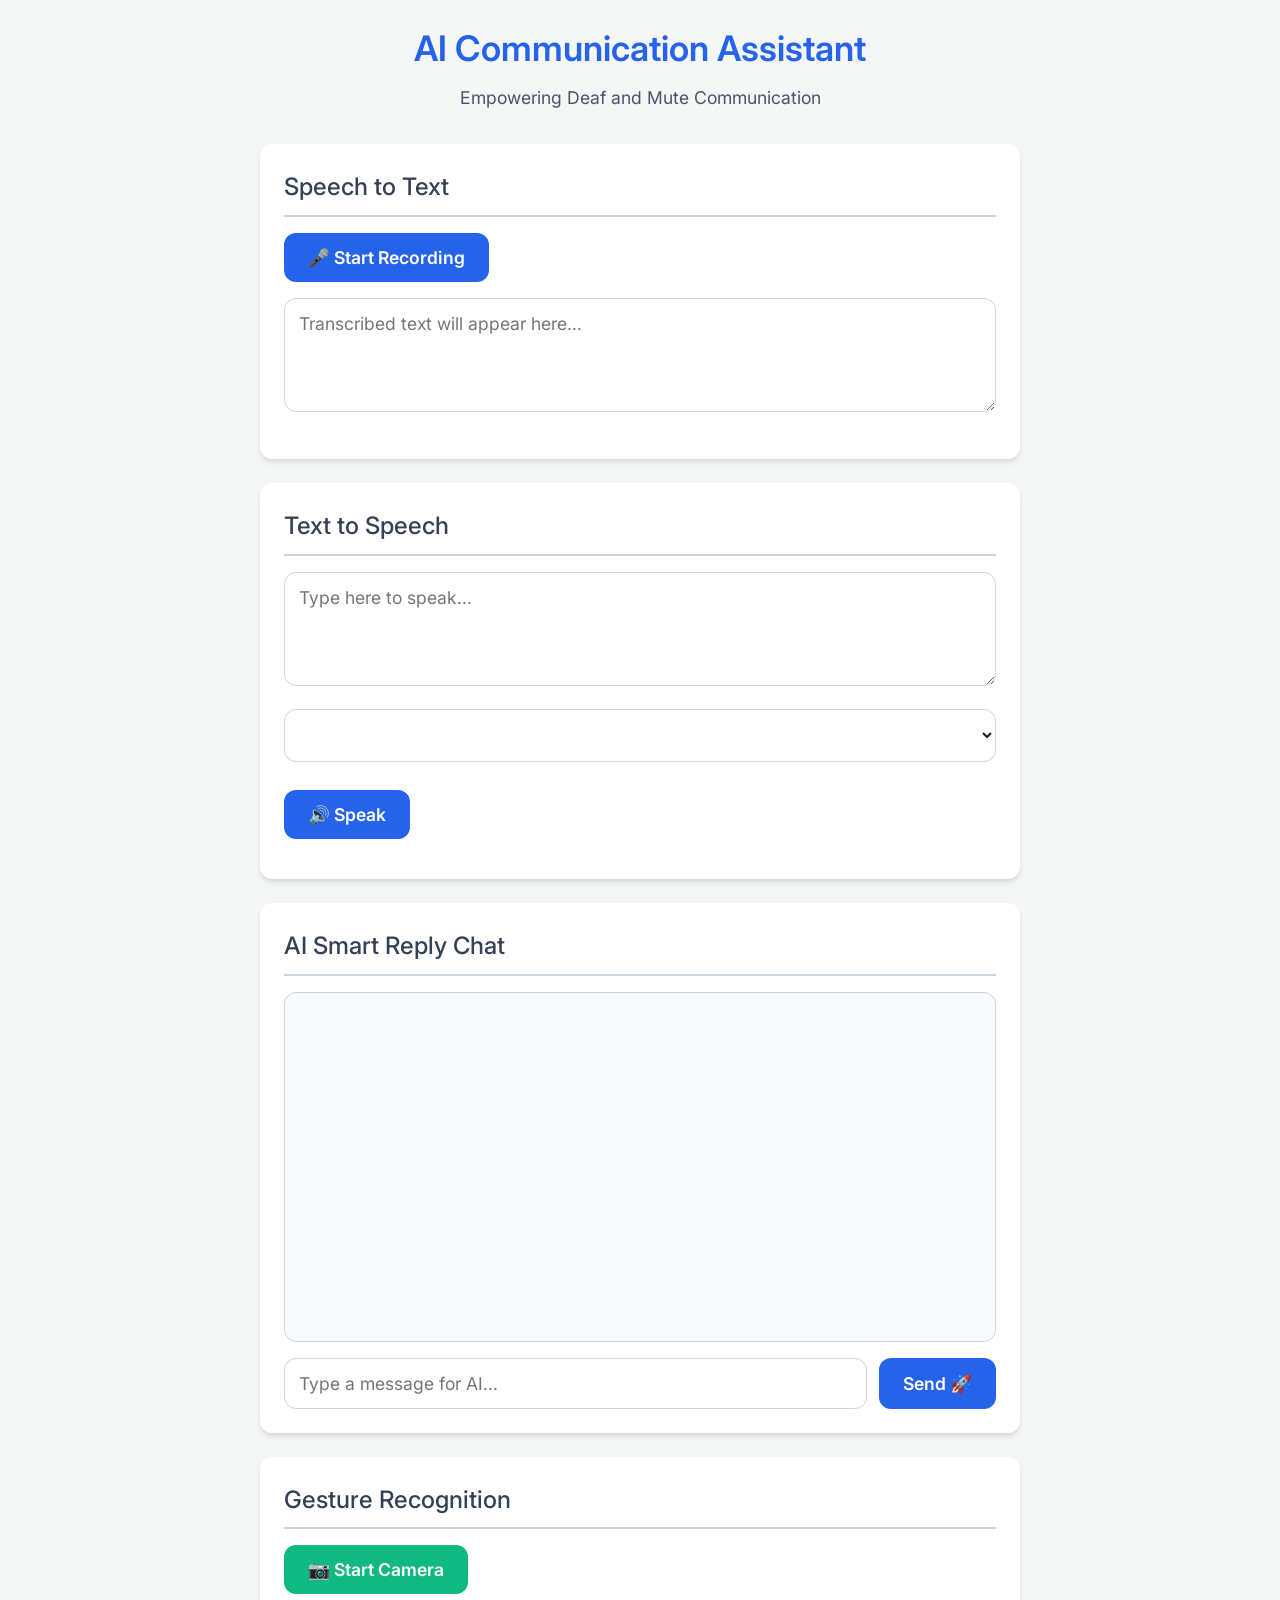
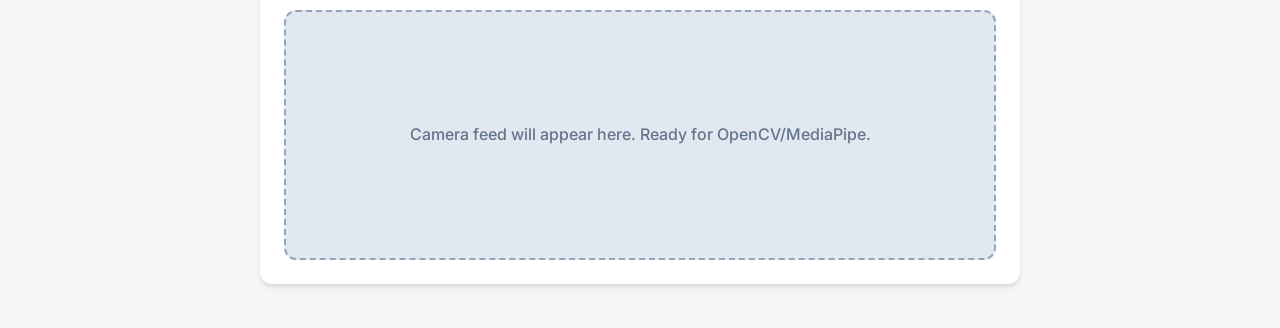
==== index.html @ 10744a69 "Initial commit - AI Communication Assistant" ====
<!DOCTYPE html>
<html lang="en">

<head>
    <meta charset="UTF-8">
    <meta name="viewport" content="width=device-width, initial-scale=1.0">
    <title>AI Communication Assistant</title>
    <link rel="stylesheet" href="style.css">
    <!-- Google Fonts for modern typography -->
    <link href="https://fonts.googleapis.com/css2?family=Inter:wght@400;500;600&display=swap" rel="stylesheet">
</head>

<body>
    <header>
        <h1>AI Communication Assistant</h1>
        <p>Empowering Deaf and Mute Communication</p>
    </header>

    <main>
        <!-- Section 1: Speech to Text (Hearing -> Text for Deaf user) -->
        <section id="stt-section" aria-labelledby="stt-heading">
            <h2 id="stt-heading">Speech to Text</h2>
            <div class="controls">
                <button id="start-stt-btn" aria-label="Start recording speech" class="primary-btn">🎤 Start
                    Recording</button>
                <div id="recording-indicator" class="hidden" aria-live="polite">🔴 Recording in progress...</div>
            </div>
            <textarea id="stt-output" rows="4" aria-label="Transcribed text"
                placeholder="Transcribed text will appear here..." readonly></textarea>
        </section>

        <!-- Section 2: Text to Speech (Text -> Speech for Mute user) -->
        <section id="tts-section" aria-labelledby="tts-heading">
            <h2 id="tts-heading">Text to Speech</h2>
            <textarea id="tts-input" rows="4" aria-label="Text to speak" placeholder="Type here to speak..."></textarea>
            <div class="controls">
                <label for="voice-select" class="sr-only">Select Voice</label>
                <select id="voice-select" aria-label="Select voice"></select>
                <button id="speak-btn" aria-label="Convert text to speech" class="primary-btn">🔊 Speak</button>
            </div>
        </section>

        <!-- Section 3: AI Smart Reply Chat -->
        <section id="ai-chat-section" aria-labelledby="ai-chat-heading">
            <h2 id="ai-chat-heading">AI Smart Reply Chat</h2>
            <div id="chat-window" class="chat-window" aria-live="polite" aria-label="Chat history">
                <!-- Chat messages will be dynamically added here -->
            </div>
            <div class="chat-input-area">
                <input type="text" id="chat-input" aria-label="Chat message input"
                    placeholder="Type a message for AI...">
                <button id="send-btn" aria-label="Send message to AI" class="primary-btn">Send 🚀</button>
            </div>
        </section>

        <!-- Section 4: Gesture Recognition Placeholder -->
        <section id="gesture-section" aria-labelledby="gesture-heading">
            <h2 id="gesture-heading">Gesture Recognition</h2>
            <div class="controls">
                <button id="start-camera-btn" aria-label="Toggle camera for gesture recognition"
                    class="secondary-btn">📷 Start Camera</button>
            </div>
            <div id="camera-placeholder" class="placeholder-area" aria-label="Camera feed disabled">
                <p id="camera-placeholder-text">Camera feed will appear here. Ready for OpenCV/MediaPipe.</p>
                <video id="video" autoplay playsinline
                    style="display: none; width: 100%; height: 100%; border-radius: var(--border-radius); object-fit: cover;"></video>
            </div>
        </section>
    </main>

    <script src="app.js"></script>
</body>

</html>
---- style.css ----
/* Color Palette & Variables */
:root {
    --bg-color: #f4f7f6;
    --text-color: #1a1a1a;
    --section-bg: #ffffff;
    --primary-color: #2563eb;
    --primary-hover: #1d4ed8;
    --secondary-color: #10b981;
    --secondary-hover: #059669;
    --border-color: #cbd5e1;
    --error-color: #ef4444;
    --error-bg: #fee2e2;
    --shadow: 0 4px 6px -1px rgba(0, 0, 0, 0.1), 0 2px 4px -1px rgba(0, 0, 0, 0.06);
    --border-radius: 12px;
}

* {
    box-sizing: border-box;
    margin: 0;
    padding: 0;
}

body {
    font-family: 'Inter', -apple-system, BlinkMacSystemFont, "Segoe UI", Roboto, Helvetica, Arial, sans-serif;
    background-color: var(--bg-color);
    color: var(--text-color);
    line-height: 1.6;
    padding: 20px;
    max-width: 800px;
    margin: 0 auto;
}

header {
    text-align: center;
    margin-bottom: 2rem;
}

header h1 {
    font-size: 2.2rem;
    color: var(--primary-color);
    margin-bottom: 0.5rem;
    font-weight: 600;
}

header p {
    color: #475569;
    font-size: 1.1rem;
}

section {
    background: var(--section-bg);
    border-radius: var(--border-radius);
    padding: 24px;
    margin-bottom: 24px;
    box-shadow: var(--shadow);
}

h2 {
    font-size: 1.5rem;
    margin-bottom: 16px;
    color: #334155;
    border-bottom: 2px solid var(--border-color);
    padding-bottom: 8px;
    font-weight: 500;
}

.controls {
    display: flex;
    gap: 12px;
    margin-bottom: 16px;
    align-items: center;
    flex-wrap: wrap;
}

button {
    font-size: 1.1rem;
    padding: 14px 24px;
    border: none;
    border-radius: var(--border-radius);
    cursor: pointer;
    font-weight: 600;
    transition: background-color 0.2s, transform 0.1s, box-shadow 0.2s;
    font-family: inherit;
}

button:focus {
    outline: none;
    box-shadow: 0 0 0 3px rgba(37, 99, 235, 0.4);
}

button:active {
    transform: scale(0.98);
}

.primary-btn {
    background-color: var(--primary-color);
    color: white;
}

.primary-btn:hover {
    background-color: var(--primary-hover);
}

.secondary-btn {
    background-color: var(--secondary-color);
    color: white;
}

.secondary-btn:hover {
    background-color: var(--secondary-hover);
}

textarea, input[type="text"], select {
    width: 100%;
    padding: 14px;
    font-size: 1.1rem;
    border: 1px solid var(--border-color);
    border-radius: var(--border-radius);
    margin-bottom: 16px;
    font-family: inherit;
    resize: vertical;
    color: var(--text-color);
    background-color: #fff;
    transition: border-color 0.2s, box-shadow 0.2s;
}

textarea:focus, input[type="text"]:focus, select:focus {
    outline: none;
    border-color: var(--primary-color);
    box-shadow: 0 0 0 3px rgba(37, 99, 235, 0.2);
}

.sr-only {
    position: absolute;
    width: 1px;
    height: 1px;
    padding: 0;
    margin: -1px;
    overflow: hidden;
    clip: rect(0, 0, 0, 0);
    border: 0;
}

.hidden {
    display: none !important;
}

#recording-indicator {
    color: var(--error-color);
    font-weight: bold;
    animation: pulse 1.5s infinite;
    display: flex;
    align-items: center;
    gap: 6px;
}

@keyframes pulse {
    0% { opacity: 1; }
    50% { opacity: 0.5; }
    100% { opacity: 1; }
}

/* Chat Section */
.chat-window {
    height: 350px;
    border: 1px solid var(--border-color);
    border-radius: var(--border-radius);
    padding: 16px;
    overflow-y: auto;
    background-color: #f8fafc;
    margin-bottom: 16px;
    display: flex;
    flex-direction: column;
    gap: 12px;
}

.chat-bubble {
    max-width: 85%;
    padding: 12px 16px;
    border-radius: 18px;
    font-size: 1.05rem;
    word-wrap: break-word;
    line-height: 1.4;
}

.chat-bubble.user {
    align-self: flex-end;
    background-color: var(--primary-color);
    color: white;
    border-bottom-right-radius: 4px;
}

.chat-bubble.ai {
    align-self: flex-start;
    background-color: #e2e8f0;
    color: var(--text-color);
    border-bottom-left-radius: 4px;
}

.chat-bubble.error {
    background-color: var(--error-bg);
    color: var(--error-color);
    border: 1px solid var(--error-color);
}

.chat-bubble.loading {
    font-style: italic;
    color: #64748b;
    background-color: transparent;
    padding: 4px 16px;
}

.chat-input-area {
    display: flex;
    gap: 12px;
}

.chat-input-area input {
    margin-bottom: 0;
    flex: 1;
}

/* Gesture Area */
.placeholder-area {
    height: 250px;
    background-color: #e2e8f0;
    border: 2px dashed #94a3b8;
    border-radius: var(--border-radius);
    display: flex;
    align-items: center;
    justify-content: center;
    color: #64748b;
    font-weight: 500;
    text-align: center;
    padding: 20px;
}

/* Responsive Styles */
@media (max-width: 600px) {
    body {
        padding: 15px;
    }
    
    header h1 {
        font-size: 1.8rem;
    }

    .chat-input-area {
        flex-direction: column;
    }
    
    button {
        width: 100%;
    }
    
    #recording-indicator {
        width: 100%;
        justify-content: center;
    }
}
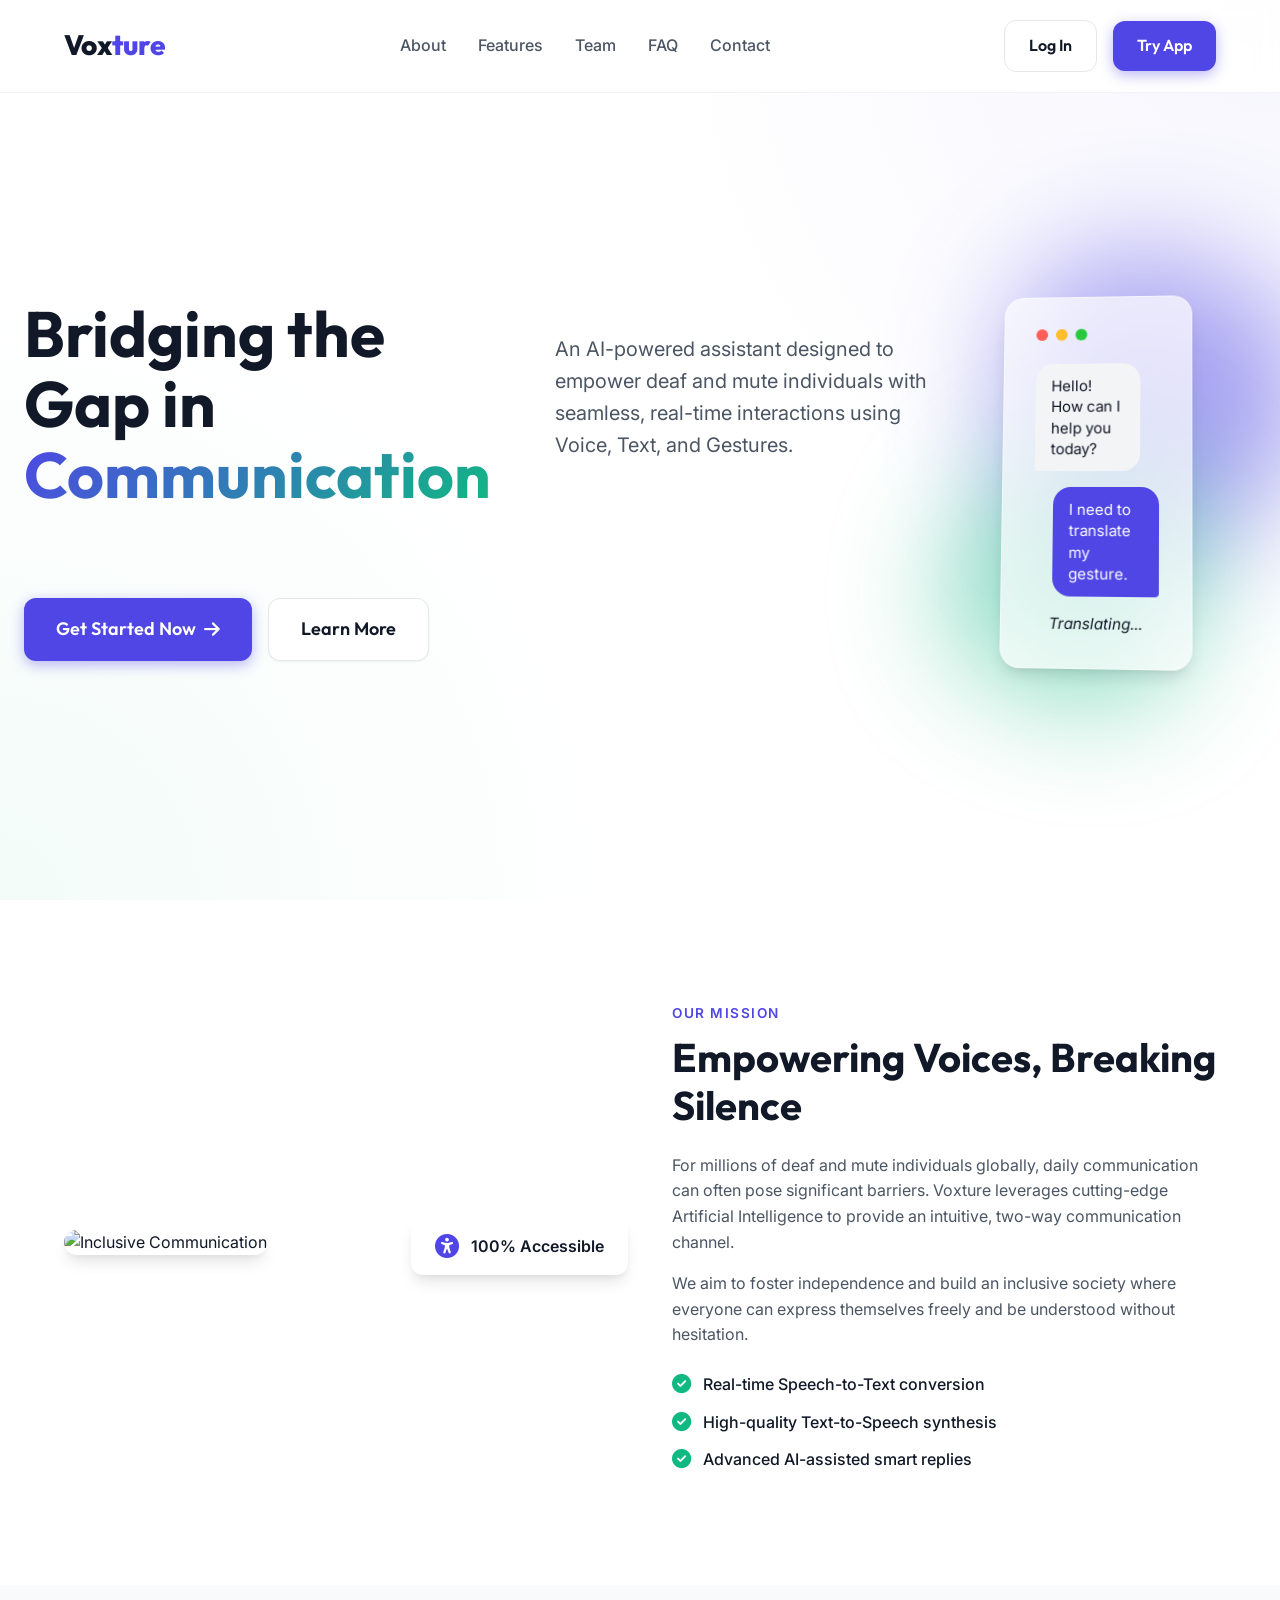
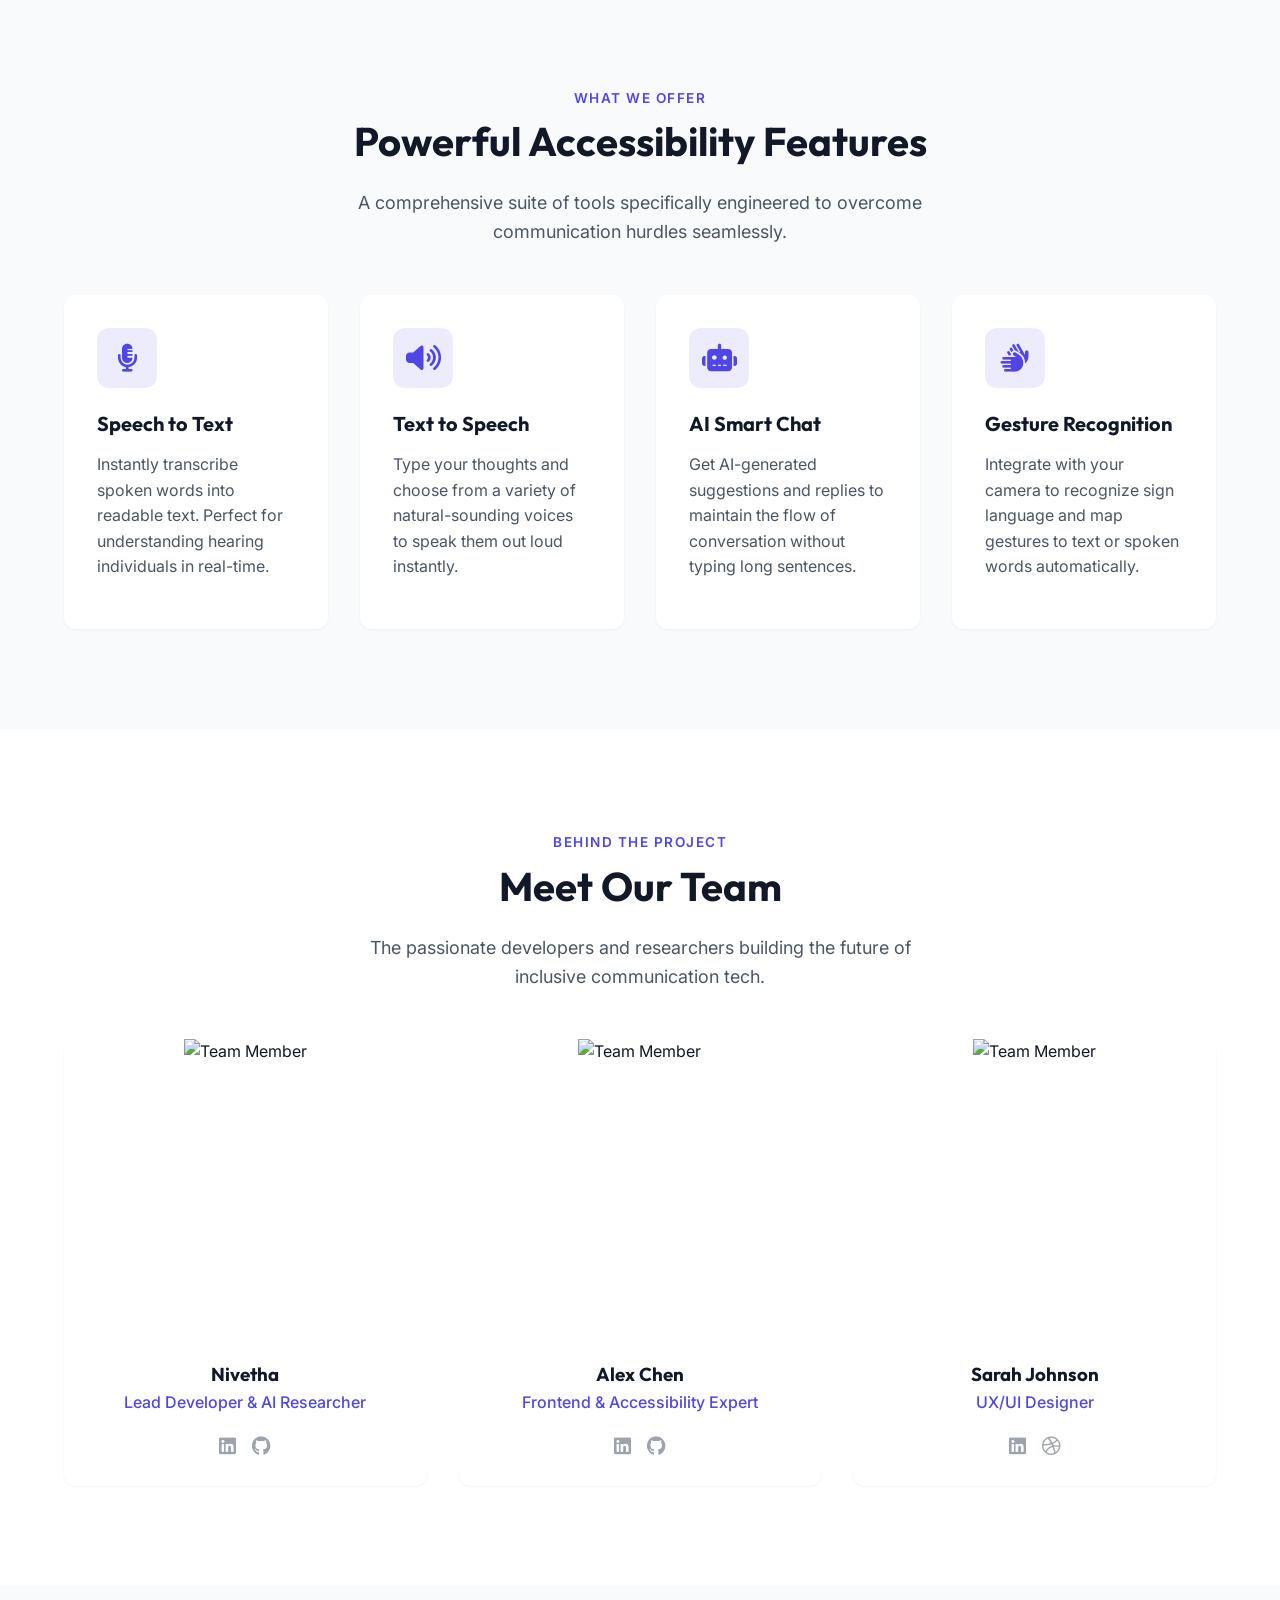
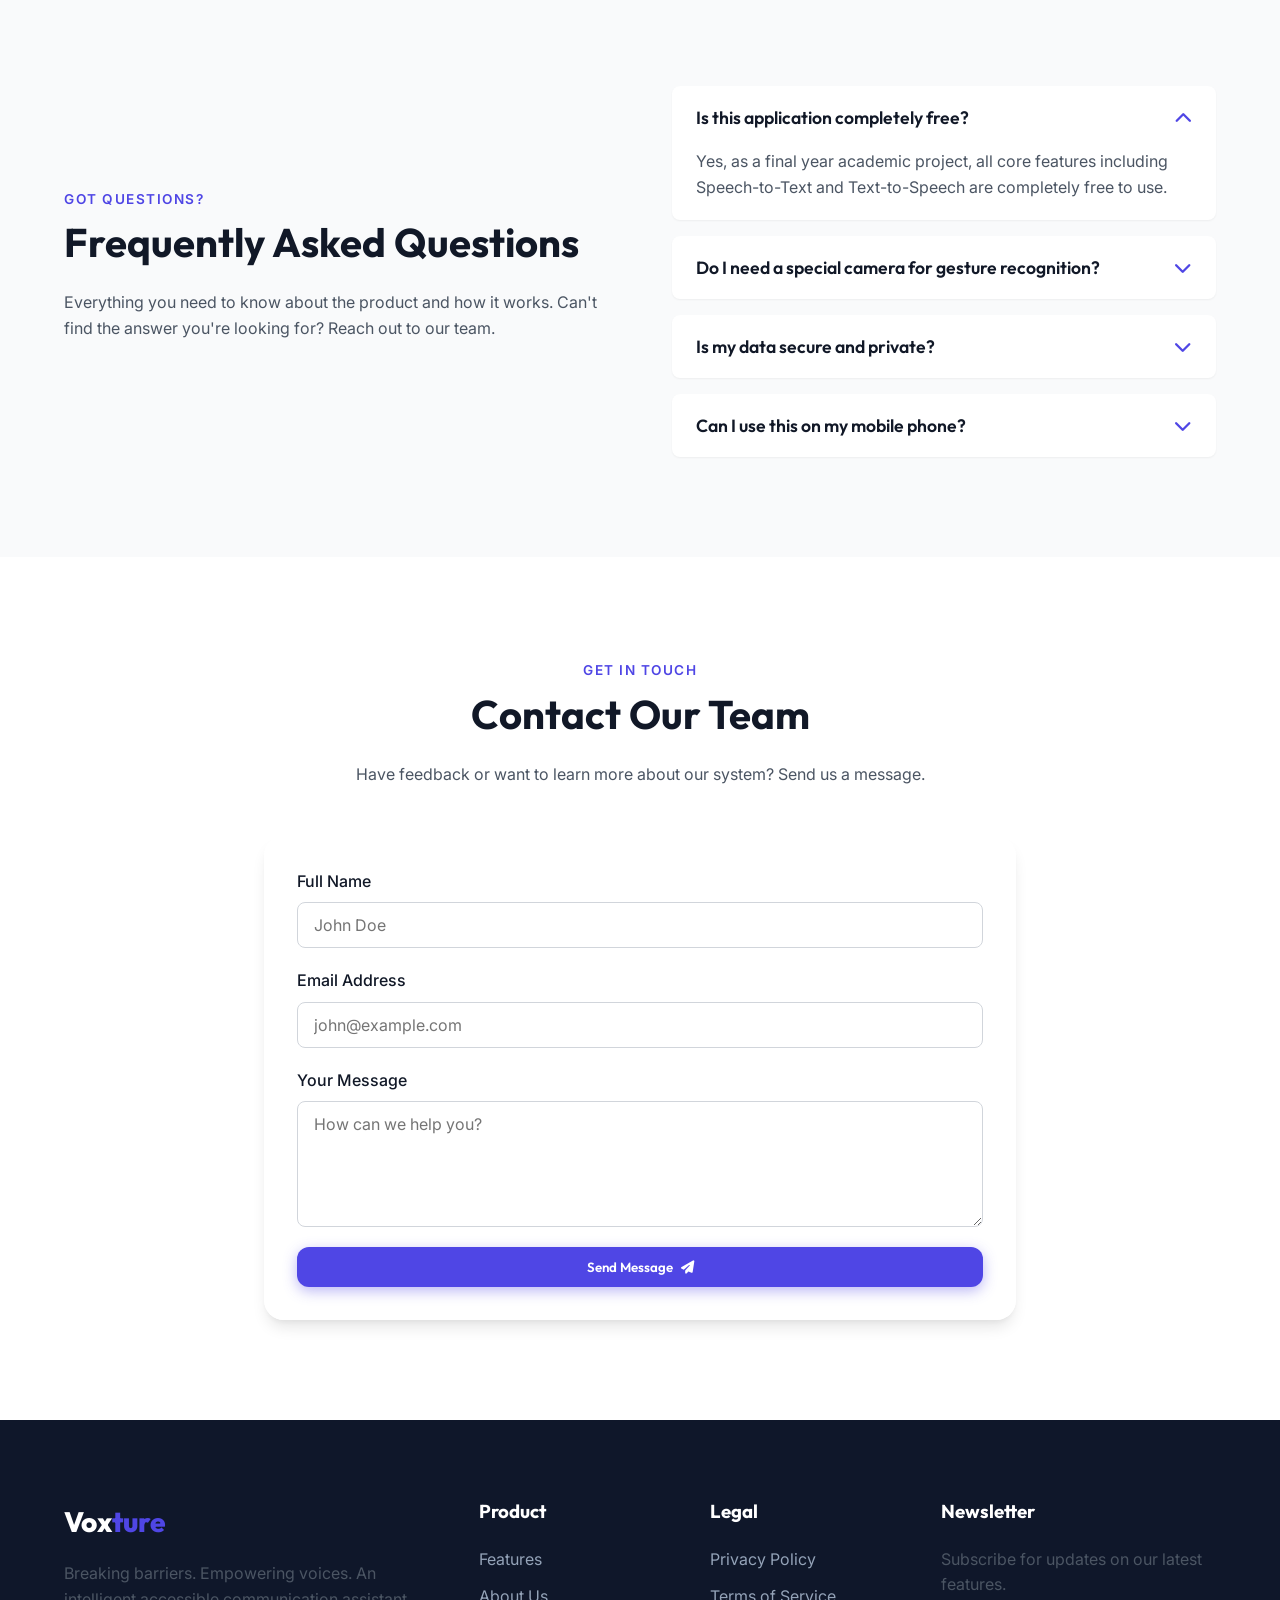
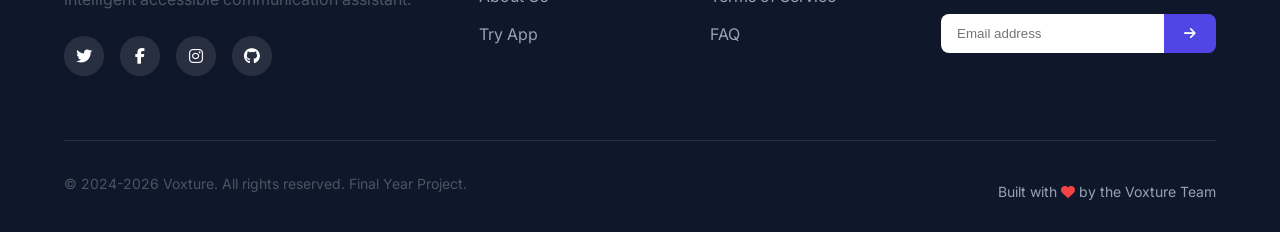
==== commit f9f05fae: "project" ====
--- a/index.html
+++ b/index.html
@@ -4,71 +4,339 @@
 <head>
     <meta charset="UTF-8">
     <meta name="viewport" content="width=device-width, initial-scale=1.0">
-    <title>AI Communication Assistant</title>
-    <link rel="stylesheet" href="style.css">
-    <!-- Google Fonts for modern typography -->
-    <link href="https://fonts.googleapis.com/css2?family=Inter:wght@400;500;600&display=swap" rel="stylesheet">
+    <title>Voxture | AI Communication Assistant</title>
+    <link rel="stylesheet" href="landing.css">
+    <!-- Google Fonts: Outfit for headings, Inter for body -->
+    <link rel="preconnect" href="https://fonts.googleapis.com">
+    <link rel="preconnect" href="https://fonts.gstatic.com" crossorigin>
+    <link
+        href="https://fonts.googleapis.com/css2?family=Inter:wght@400;500;600&family=Outfit:wght@500;700;800&display=swap"
+        rel="stylesheet">
+    <!-- Font Awesome for Icons -->
+    <link rel="stylesheet" href="https://cdnjs.cloudflare.com/ajax/libs/font-awesome/6.4.0/css/all.min.css">
 </head>
 
 <body>
-    <header>
-        <h1>AI Communication Assistant</h1>
-        <p>Empowering Deaf and Mute Communication</p>
-    </header>
-
-    <main>
-        <!-- Section 1: Speech to Text (Hearing -> Text for Deaf user) -->
-        <section id="stt-section" aria-labelledby="stt-heading">
-            <h2 id="stt-heading">Speech to Text</h2>
-            <div class="controls">
-                <button id="start-stt-btn" aria-label="Start recording speech" class="primary-btn">🎤 Start
-                    Recording</button>
-                <div id="recording-indicator" class="hidden" aria-live="polite">🔴 Recording in progress...</div>
-            </div>
-            <textarea id="stt-output" rows="4" aria-label="Transcribed text"
-                placeholder="Transcribed text will appear here..." readonly></textarea>
-        </section>
-
-        <!-- Section 2: Text to Speech (Text -> Speech for Mute user) -->
-        <section id="tts-section" aria-labelledby="tts-heading">
-            <h2 id="tts-heading">Text to Speech</h2>
-            <textarea id="tts-input" rows="4" aria-label="Text to speak" placeholder="Type here to speak..."></textarea>
-            <div class="controls">
-                <label for="voice-select" class="sr-only">Select Voice</label>
-                <select id="voice-select" aria-label="Select voice"></select>
-                <button id="speak-btn" aria-label="Convert text to speech" class="primary-btn">🔊 Speak</button>
-            </div>
-        </section>
-
-        <!-- Section 3: AI Smart Reply Chat -->
-        <section id="ai-chat-section" aria-labelledby="ai-chat-heading">
-            <h2 id="ai-chat-heading">AI Smart Reply Chat</h2>
-            <div id="chat-window" class="chat-window" aria-live="polite" aria-label="Chat history">
-                <!-- Chat messages will be dynamically added here -->
-            </div>
-            <div class="chat-input-area">
-                <input type="text" id="chat-input" aria-label="Chat message input"
-                    placeholder="Type a message for AI...">
-                <button id="send-btn" aria-label="Send message to AI" class="primary-btn">Send 🚀</button>
-            </div>
-        </section>
-
-        <!-- Section 4: Gesture Recognition Placeholder -->
-        <section id="gesture-section" aria-labelledby="gesture-heading">
-            <h2 id="gesture-heading">Gesture Recognition</h2>
-            <div class="controls">
-                <button id="start-camera-btn" aria-label="Toggle camera for gesture recognition"
-                    class="secondary-btn">📷 Start Camera</button>
-            </div>
-            <div id="camera-placeholder" class="placeholder-area" aria-label="Camera feed disabled">
-                <p id="camera-placeholder-text">Camera feed will appear here. Ready for OpenCV/MediaPipe.</p>
-                <video id="video" autoplay playsinline
-                    style="display: none; width: 100%; height: 100%; border-radius: var(--border-radius); object-fit: cover;"></video>
-            </div>
-        </section>
-    </main>
-
-    <script src="app.js"></script>
+
+    <!-- Navigation -->
+    <nav class="navbar" id="navbar">
+        <div class="nav-container">
+            <a href="#" class="logo">Vox<span>ture</span></a>
+            <ul class="nav-links">
+                <li><a href="#about" class="nav-link">About</a></li>
+                <li><a href="#features" class="nav-link">Features</a></li>
+                <li><a href="#team" class="nav-link">Team</a></li>
+                <li><a href="#faq" class="nav-link">FAQ</a></li>
+                <li><a href="#contact" class="nav-link">Contact</a></li>
+            </ul>
+            <div class="nav-actions">
+                <a href="login.html" class="btn btn-outline">Log In</a>
+                <a href="app.html" class="btn btn-primary">Try App</a>
+            </div>
+            <div class="mobile-menu-btn">
+                <i class="fas fa-bars"></i>
+            </div>
+        </div>
+    </nav>
+
+    <!-- Hero Section -->
+    <section class="hero" id="home">
+        <div class="hero-content">
+            <h1 class="hero-title">Bridging the Gap in <span class="gradient-text">Communication</span></h1>
+            <p class="hero-tagline">An AI-powered assistant designed to empower deaf and mute individuals with seamless,
+                real-time interactions using Voice, Text, and Gestures.</p>
+            <div class="hero-buttons">
+                <a href="app.html" class="btn btn-primary btn-large">Get Started Now <i
+                        class="fas fa-arrow-right"></i></a>
+                <a href="#about" class="btn btn-secondary btn-large">Learn More</a>
+            </div>
+        </div>
+        <div class="hero-visual">
+            <div class="glass-card visual-card">
+                <div class="visual-header">
+                    <span class="dot red"></span>
+                    <span class="dot yellow"></span>
+                    <span class="dot green"></span>
+                </div>
+                <div class="chat-demo">
+                    <div class="chat-msg ai">Hello! How can I help you today?</div>
+                    <div class="chat-msg user">I need to translate my gesture.</div>
+                    <div class="chat-msg ai typing">Translating...</div>
+                </div>
+            </div>
+            <div class="blob shape1"></div>
+            <div class="blob shape2"></div>
+        </div>
+    </section>
+
+    <!-- About Section -->
+    <section class="about section-padding" id="about">
+        <div class="container section-grid">
+            <div class="visual-stack">
+                <div class="image-box">
+                    <img src="https://images.unsplash.com/photo-1590402494587-44b71d7772f6?ixlib=rb-4.0.3&auto=format&fit=crop&w=600&q=80"
+                        alt="Inclusive Communication" class="rounded-img shadow-lg" />
+                    <div class="floating-badge">
+                        <i class="fas fa-universal-access"></i>
+                        <span>100% Accessible</span>
+                    </div>
+                </div>
+            </div>
+            <div class="text-content">
+                <span class="section-subtitle">Our Mission</span>
+                <h2 class="section-title">Empowering Voices, Breaking Silence</h2>
+                <p>For millions of deaf and mute individuals globally, daily communication can often pose significant
+                    barriers. Voxture leverages cutting-edge Artificial Intelligence to provide an intuitive, two-way
+                    communication channel.</p>
+                <p>We aim to foster independence and build an inclusive society where everyone can express themselves
+                    freely and be understood without hesitation.</p>
+
+                <ul class="check-list">
+                    <li><i class="fas fa-check-circle"></i> Real-time Speech-to-Text conversion</li>
+                    <li><i class="fas fa-check-circle"></i> High-quality Text-to-Speech synthesis</li>
+                    <li><i class="fas fa-check-circle"></i> Advanced AI-assisted smart replies</li>
+                </ul>
+            </div>
+        </div>
+    </section>
+
+    <!-- Features Section -->
+    <section class="features section-padding bg-light" id="features">
+        <div class="container center-text">
+            <span class="section-subtitle">What We Offer</span>
+            <h2 class="section-title">Powerful Accessibility Features</h2>
+            <p class="section-desc">A comprehensive suite of tools specifically engineered to overcome communication
+                hurdles seamlessly.</p>
+
+            <div class="features-grid">
+                <!-- Feature 1 -->
+                <div class="feature-card glass-hover">
+                    <div class="feature-icon"><i class="fas fa-microphone-alt"></i></div>
+                    <h3>Speech to Text</h3>
+                    <p>Instantly transcribe spoken words into readable text. Perfect for understanding hearing
+                        individuals in real-time.</p>
+                </div>
+                <!-- Feature 2 -->
+                <div class="feature-card glass-hover">
+                    <div class="feature-icon"><i class="fas fa-volume-up"></i></div>
+                    <h3>Text to Speech</h3>
+                    <p>Type your thoughts and choose from a variety of natural-sounding voices to speak them out loud
+                        instantly.</p>
+                </div>
+                <!-- Feature 3 -->
+                <div class="feature-card glass-hover">
+                    <div class="feature-icon"><i class="fas fa-robot"></i></div>
+                    <h3>AI Smart Chat</h3>
+                    <p>Get AI-generated suggestions and replies to maintain the flow of conversation without typing long
+                        sentences.</p>
+                </div>
+                <!-- Feature 4 -->
+                <div class="feature-card glass-hover">
+                    <div class="feature-icon"><i class="fas fa-sign-language"></i></div>
+                    <h3>Gesture Recognition</h3>
+                    <p>Integrate with your camera to recognize sign language and map gestures to text or spoken words
+                        automatically.</p>
+                </div>
+            </div>
+        </div>
+    </section>
+
+    <!-- Team Section -->
+    <section class="team section-padding" id="team">
+        <div class="container center-text">
+            <span class="section-subtitle">Behind the Project</span>
+            <h2 class="section-title">Meet Our Team</h2>
+            <p class="section-desc">The passionate developers and researchers building the future of inclusive
+                communication tech.</p>
+
+            <div class="team-grid">
+                <div class="team-card">
+                    <div class="team-img">
+                        <img src="https://images.unsplash.com/photo-1573496359142-b8d87734a5a2?auto=format&fit=crop&w=300&q=80"
+                            alt="Team Member">
+                    </div>
+                    <div class="team-info">
+                        <h3>Nivetha</h3>
+                        <p>Lead Developer & AI Researcher</p>
+                        <div class="social-links">
+                            <a href="#"><i class="fab fa-linkedin"></i></a>
+                            <a href="#"><i class="fab fa-github"></i></a>
+                        </div>
+                    </div>
+                </div>
+
+                <div class="team-card">
+                    <div class="team-img">
+                        <img src="https://images.unsplash.com/photo-1531427186611-ecfd6d936c79?auto=format&fit=crop&w=300&q=80"
+                            alt="Team Member">
+                    </div>
+                    <div class="team-info">
+                        <h3>Alex Chen</h3>
+                        <p>Frontend & Accessibility Expert</p>
+                        <div class="social-links">
+                            <a href="#"><i class="fab fa-linkedin"></i></a>
+                            <a href="#"><i class="fab fa-github"></i></a>
+                        </div>
+                    </div>
+                </div>
+
+                <div class="team-card">
+                    <div class="team-img">
+                        <img src="https://images.unsplash.com/photo-1580489944761-15a19d654956?auto=format&fit=crop&w=300&q=80"
+                            alt="Team Member">
+                    </div>
+                    <div class="team-info">
+                        <h3>Sarah Johnson</h3>
+                        <p>UX/UI Designer</p>
+                        <div class="social-links">
+                            <a href="#"><i class="fab fa-linkedin"></i></a>
+                            <a href="#"><i class="fab fa-dribbble"></i></a>
+                        </div>
+                    </div>
+                </div>
+            </div>
+        </div>
+    </section>
+
+    <!-- FAQ Section -->
+    <section class="faq section-padding bg-light" id="faq">
+        <div class="container">
+            <div class="section-grid">
+                <div class="text-content">
+                    <span class="section-subtitle">Got Questions?</span>
+                    <h2 class="section-title">Frequently Asked Questions</h2>
+                    <p>Everything you need to know about the product and how it works. Can't find the answer you're
+                        looking for? Reach out to our team.</p>
+                </div>
+
+                <div class="faq-accordion">
+                    <div class="faq-item active">
+                        <button class="faq-question">
+                            Is this application completely free?
+                            <i class="fas fa-chevron-down"></i>
+                        </button>
+                        <div class="faq-answer">
+                            <p>Yes, as a final year academic project, all core features including Speech-to-Text and
+                                Text-to-Speech are completely free to use.</p>
+                        </div>
+                    </div>
+                    <div class="faq-item">
+                        <button class="faq-question">
+                            Do I need a special camera for gesture recognition?
+                            <i class="fas fa-chevron-down"></i>
+                        </button>
+                        <div class="faq-answer" style="display: none;">
+                            <p>No, standard built-in webcams or smartphone cameras are sufficient to capture and process
+                                hand gestures.</p>
+                        </div>
+                    </div>
+                    <div class="faq-item">
+                        <button class="faq-question">
+                            Is my data secure and private?
+                            <i class="fas fa-chevron-down"></i>
+                        </button>
+                        <div class="faq-answer" style="display: none;">
+                            <p>Absolutely. Voice and text processing mostly happens locally on your browser. Any cloud
+                                processing through our AI endpoints is strictly encrypted and never stored.</p>
+                        </div>
+                    </div>
+                    <div class="faq-item">
+                        <button class="faq-question">
+                            Can I use this on my mobile phone?
+                            <i class="fas fa-chevron-down"></i>
+                        </button>
+                        <div class="faq-answer" style="display: none;">
+                            <p>Yes! Our responsive web platform is designed to work seamlessly across desktops, tablets,
+                                and smartphones.</p>
+                        </div>
+                    </div>
+                </div>
+            </div>
+        </div>
+    </section>
+
+    <!-- Contact Section -->
+    <section class="contact section-padding" id="contact">
+        <div class="container container-narrow">
+            <div class="center-text margin-bottom">
+                <span class="section-subtitle">Get in Touch</span>
+                <h2 class="section-title">Contact Our Team</h2>
+                <p>Have feedback or want to learn more about our system? Send us a message.</p>
+            </div>
+
+            <div class="contact-card glass-card">
+                <form class="contact-form" id="contact-form">
+                    <div class="form-group">
+                        <label for="name">Full Name</label>
+                        <input type="text" id="name" placeholder="John Doe" required>
+                    </div>
+                    <div class="form-group">
+                        <label for="email">Email Address</label>
+                        <input type="email" id="email" placeholder="john@example.com" required>
+                    </div>
+                    <div class="form-group">
+                        <label for="message">Your Message</label>
+                        <textarea id="message" rows="5" placeholder="How can we help you?" required></textarea>
+                    </div>
+                    <button type="submit" class="btn btn-primary btn-block">Send Message <i
+                            class="fas fa-paper-plane"></i></button>
+                </form>
+            </div>
+        </div>
+    </section>
+
+    <!-- Professional Footer -->
+    <footer class="footer">
+        <div class="container">
+            <div class="footer-grid">
+                <div class="footer-brand">
+                    <a href="#" class="logo">Vox<span>ture</span></a>
+                    <p>Breaking barriers. Empowering voices. An intelligent accessible communication assistant.</p>
+                    <div class="footer-socials">
+                        <a href="#"><i class="fab fa-twitter"></i></a>
+                        <a href="#"><i class="fab fa-facebook-f"></i></a>
+                        <a href="#"><i class="fab fa-instagram"></i></a>
+                        <a href="#"><i class="fab fa-github"></i></a>
+                    </div>
+                </div>
+
+                <div class="footer-links">
+                    <h3>Product</h3>
+                    <ul>
+                        <li><a href="#features">Features</a></li>
+                        <li><a href="#about">About Us</a></li>
+                        <li><a href="app.html">Try App</a></li>
+                    </ul>
+                </div>
+
+                <div class="footer-links">
+                    <h3>Legal</h3>
+                    <ul>
+                        <li><a href="#">Privacy Policy</a></li>
+                        <li><a href="#">Terms of Service</a></li>
+                        <li><a href="#faq">FAQ</a></li>
+                    </ul>
+                </div>
+
+                <div class="footer-contact">
+                    <h3>Newsletter</h3>
+                    <p>Subscribe for updates on our latest features.</p>
+                    <form class="newsletter-form">
+                        <input type="email" placeholder="Email address" required>
+                        <button type="submit"><i class="fas fa-arrow-right"></i></button>
+                    </form>
+                </div>
+            </div>
+            <div class="footer-bottom">
+                <p>&copy; 2024-2026 Voxture. All rights reserved. Final Year Project.</p>
+                <div class="built-with">
+                    Built with <i class="fas fa-heart text-red"></i> by the Voxture Team
+                </div>
+            </div>
+        </div>
+    </footer>
+
+    <script src="landing.js"></script>
 </body>
 
 </html>
--- a/landing.css
+++ b/landing.css
@@ -0,0 +1,913 @@
+/* landing.css - Modern Startup Aesthetics */
+
+/* CSS Variables */
+:root {
+    --primary-color: #4F46E5;
+    --primary-hover: #4338CA;
+    --secondary-color: #10B981;
+    --text-dark: #111827;
+    --text-gray: #4B5563;
+    --text-light: #9CA3AF;
+    --bg-light: #F9FAFB;
+    --bg-white: #FFFFFF;
+    --glass-bg: rgba(255, 255, 255, 0.7);
+    --glass-border: rgba(255, 255, 255, 0.4);
+    --shadow-sm: 0 1px 2px 0 rgba(0, 0, 0, 0.05);
+    --shadow-md: 0 4px 6px -1px rgba(0, 0, 0, 0.1), 0 2px 4px -1px rgba(0, 0, 0, 0.06);
+    --shadow-lg: 0 10px 15px -3px rgba(0, 0, 0, 0.1), 0 4px 6px -2px rgba(0, 0, 0, 0.05);
+    --border-radius-sm: 8px;
+    --border-radius-md: 12px;
+    --border-radius-lg: 20px;
+    --transition: all 0.3s ease;
+    --font-heading: 'Outfit', sans-serif;
+    --font-body: 'Inter', sans-serif;
+}
+
+/* Base Styles */
+* {
+    margin: 0;
+    padding: 0;
+    box-sizing: border-box;
+}
+
+html {
+    scroll-behavior: smooth;
+    scroll-padding-top: 80px;
+    /* Offset for fixed navbar */
+}
+
+body {
+    font-family: var(--font-body);
+    font-size: 16px;
+    line-height: 1.6;
+    color: var(--text-dark);
+    background-color: var(--bg-white);
+    overflow-x: hidden;
+}
+
+h1,
+h2,
+h3,
+h4,
+h5,
+h6 {
+    font-family: var(--font-heading);
+    font-weight: 700;
+    line-height: 1.2;
+    color: var(--text-dark);
+}
+
+p {
+    color: var(--text-gray);
+    margin-bottom: 1rem;
+}
+
+a {
+    text-decoration: none;
+    color: var(--primary-color);
+    transition: var(--transition);
+}
+
+ul {
+    list-style: none;
+}
+
+.container {
+    max-width: 1200px;
+    margin: 0 auto;
+    padding: 0 24px;
+}
+
+.container-narrow {
+    max-width: 800px;
+}
+
+.section-padding {
+    padding: 100px 0;
+}
+
+.bg-light {
+    background-color: var(--bg-light);
+}
+
+.center-text {
+    text-align: center;
+}
+
+.margin-bottom {
+    margin-bottom: 3rem;
+}
+
+.section-subtitle {
+    display: inline-block;
+    color: var(--primary-color);
+    font-weight: 600;
+    text-transform: uppercase;
+    letter-spacing: 1.5px;
+    font-size: 0.85rem;
+    margin-bottom: 0.5rem;
+}
+
+.section-title {
+    font-size: 2.5rem;
+    margin-bottom: 1.5rem;
+}
+
+.section-desc {
+    font-size: 1.125rem;
+    max-width: 600px;
+    margin: 0 auto 3rem;
+}
+
+/* Typography Enhancements */
+.gradient-text {
+    background: linear-gradient(135deg, var(--primary-color), var(--secondary-color));
+    -webkit-background-clip: text;
+    -webkit-text-fill-color: transparent;
+    background-clip: text;
+    color: transparent;
+    /* Fallback */
+}
+
+/* Buttons */
+.btn {
+    display: inline-flex;
+    align-items: center;
+    justify-content: center;
+    gap: 0.5rem;
+    padding: 0.75rem 1.5rem;
+    border-radius: var(--border-radius-md);
+    font-weight: 600;
+    font-family: var(--font-heading);
+    cursor: pointer;
+    border: none;
+    outline: none;
+    transition: var(--transition);
+}
+
+.btn-large {
+    padding: 1rem 2rem;
+    font-size: 1.125rem;
+}
+
+.btn-block {
+    display: flex;
+    width: 100%;
+}
+
+.btn-primary {
+    background-color: var(--primary-color);
+    color: white;
+    box-shadow: 0 4px 14px 0 rgba(79, 70, 229, 0.39);
+}
+
+.btn-primary:hover {
+    background-color: var(--primary-hover);
+    transform: translateY(-2px);
+    color: white;
+    box-shadow: 0 6px 20px rgba(79, 70, 229, 0.23);
+}
+
+.btn-secondary {
+    background-color: white;
+    color: var(--text-dark);
+    border: 1px solid #E5E7EB;
+    box-shadow: var(--shadow-sm);
+}
+
+.btn-secondary:hover {
+    background-color: var(--bg-light);
+    transform: translateY(-2px);
+}
+
+.btn-outline {
+    background: transparent;
+    color: var(--text-dark);
+    border: 1px solid #E5E7EB;
+}
+
+.btn-outline:hover {
+    border-color: var(--primary-color);
+    color: var(--primary-color);
+}
+
+/* Navbar */
+.navbar {
+    position: fixed;
+    top: 0;
+    left: 0;
+    width: 100%;
+    z-index: 1000;
+    padding: 1.25rem 0;
+    transition: var(--transition);
+    background-color: rgba(255, 255, 255, 0.9);
+    backdrop-filter: blur(10px);
+    -webkit-backdrop-filter: blur(10px);
+    border-bottom: 1px solid rgba(229, 231, 235, 0.5);
+}
+
+.navbar.scrolled {
+    padding: 1rem 0;
+    box-shadow: var(--shadow-sm);
+}
+
+.nav-container {
+    max-width: 1200px;
+    margin: 0 auto;
+    padding: 0 24px;
+    display: flex;
+    justify-content: space-between;
+    align-items: center;
+}
+
+.logo {
+    font-family: var(--font-heading);
+    font-size: 1.75rem;
+    font-weight: 800;
+    color: var(--text-dark);
+}
+
+.logo span {
+    color: var(--primary-color);
+}
+
+.nav-links {
+    display: flex;
+    gap: 2rem;
+}
+
+.nav-link {
+    color: var(--text-gray);
+    font-weight: 500;
+    position: relative;
+}
+
+.nav-link::after {
+    content: '';
+    position: absolute;
+    bottom: -4px;
+    left: 0;
+    width: 0;
+    height: 2px;
+    background-color: var(--primary-color);
+    transition: width 0.3s;
+}
+
+.nav-link:hover,
+.nav-link.active {
+    color: var(--primary-color);
+}
+
+.nav-link:hover::after,
+.nav-link.active::after {
+    width: 100%;
+}
+
+.nav-actions {
+    display: flex;
+    gap: 1rem;
+    align-items: center;
+}
+
+.mobile-menu-btn {
+    display: none;
+    font-size: 1.5rem;
+    cursor: pointer;
+    color: var(--text-dark);
+}
+
+/* Hero Section */
+.hero {
+    position: relative;
+    padding: 160px 0 100px;
+    display: flex;
+    align-items: center;
+    min-height: 100vh;
+    overflow: hidden;
+    background: radial-gradient(circle at top right, rgba(79, 70, 229, 0.05), transparent 40%),
+        radial-gradient(circle at bottom left, rgba(16, 185, 129, 0.05), transparent 40%);
+}
+
+.hero>div {
+    /* For container alignment when making flex column on mobile */
+    max-width: 1200px;
+    margin: 0 auto;
+    padding: 0 24px;
+    display: grid;
+    grid-template-columns: 1fr 1fr;
+    gap: 4rem;
+    align-items: center;
+}
+
+.hero-content {
+    z-index: 2;
+}
+
+.hero-title {
+    font-size: 4rem;
+    margin-bottom: 1.5rem;
+    line-height: 1.1;
+}
+
+.hero-tagline {
+    font-size: 1.25rem;
+    margin-bottom: 2.5rem;
+}
+
+.hero-buttons {
+    display: flex;
+    gap: 1rem;
+}
+
+/* Glasscard & Hero Visuals */
+.hero-visual {
+    position: relative;
+    z-index: 1;
+}
+
+.glass-card {
+    background: var(--glass-bg);
+    backdrop-filter: blur(16px);
+    -webkit-backdrop-filter: blur(16px);
+    border: 1px solid var(--glass-border);
+    border-radius: var(--border-radius-lg);
+    padding: 2rem;
+    box-shadow: var(--shadow-lg);
+}
+
+.visual-card {
+    transform: perspective(1000px) rotateY(-5deg) rotateX(5deg);
+    transition: transform 0.5s ease;
+}
+
+.visual-card:hover {
+    transform: perspective(1000px) rotateY(0deg) rotateX(0deg);
+}
+
+.visual-header {
+    display: flex;
+    gap: 8px;
+    margin-bottom: 1.5rem;
+}
+
+.dot {
+    width: 12px;
+    height: 12px;
+    border-radius: 50%;
+}
+
+.dot.red {
+    background-color: #FF5F56;
+}
+
+.dot.yellow {
+    background-color: #FFBD2E;
+}
+
+.dot.green {
+    background-color: #27C93F;
+}
+
+.chat-demo {
+    display: flex;
+    flex-direction: column;
+    gap: 1rem;
+}
+
+.chat-msg {
+    padding: 0.75rem 1rem;
+    border-radius: 18px;
+    font-size: 0.95rem;
+    max-width: 85%;
+    line-height: 1.4;
+}
+
+.chat-msg.ai {
+    background-color: #F3F4F6;
+    color: var(--text-dark);
+    align-self: flex-start;
+    border-bottom-left-radius: 4px;
+}
+
+.chat-msg.user {
+    background-color: var(--primary-color);
+    color: white;
+    align-self: flex-end;
+    border-bottom-right-radius: 4px;
+}
+
+.typing {
+    font-style: italic;
+    color: var(--text-gray);
+    background-color: transparent !important;
+    padding: 0 1rem;
+    animation: pulse 1.5s infinite;
+}
+
+@keyframes pulse {
+
+    0%,
+    100% {
+        opacity: 0.5;
+    }
+
+    50% {
+        opacity: 1;
+    }
+}
+
+/* Decorative Blobs */
+.blob {
+    position: absolute;
+    filter: blur(60px);
+    z-index: -1;
+    opacity: 0.5;
+    animation: float 10s infinite alternate;
+}
+
+.shape1 {
+    top: -10%;
+    right: -10%;
+    width: 300px;
+    height: 300px;
+    background: var(--primary-color);
+    border-radius: 40% 60% 70% 30% / 40% 50% 60% 50%;
+}
+
+.shape2 {
+    bottom: -10%;
+    left: -10%;
+    width: 250px;
+    height: 250px;
+    background: var(--secondary-color);
+    border-radius: 60% 40% 30% 70% / 60% 30% 70% 40%;
+    animation-delay: -5s;
+}
+
+@keyframes float {
+    0% {
+        transform: translateY(0) scale(1);
+    }
+
+    100% {
+        transform: translateY(20px) scale(1.05);
+    }
+}
+
+/* Sections Shared */
+.section-grid {
+    display: grid;
+    grid-template-columns: 1fr 1fr;
+    gap: 4rem;
+    align-items: center;
+}
+
+/* About Section */
+.image-box {
+    position: relative;
+    border-radius: var(--border-radius-lg);
+}
+
+.rounded-img {
+    width: 100%;
+    height: auto;
+    border-radius: var(--border-radius-lg);
+    box-shadow: var(--shadow-lg);
+}
+
+.floating-badge {
+    position: absolute;
+    bottom: -20px;
+    right: -20px;
+    background: white;
+    padding: 1rem 1.5rem;
+    border-radius: var(--border-radius-md);
+    box-shadow: var(--shadow-lg);
+    display: flex;
+    align-items: center;
+    gap: 0.75rem;
+    font-weight: 600;
+    color: var(--text-dark);
+}
+
+.floating-badge i {
+    color: var(--primary-color);
+    font-size: 1.5rem;
+}
+
+.check-list {
+    margin-top: 1.5rem;
+}
+
+.check-list li {
+    display: flex;
+    align-items: center;
+    gap: 0.75rem;
+    margin-bottom: 0.75rem;
+    font-weight: 500;
+}
+
+.check-list i {
+    color: var(--secondary-color);
+    font-size: 1.2rem;
+}
+
+/* Features Grid */
+.features-grid {
+    display: grid;
+    grid-template-columns: repeat(auto-fit, minmax(250px, 1fr));
+    gap: 2rem;
+    margin-top: 3rem;
+}
+
+.feature-card {
+    background: white;
+    padding: 2rem;
+    border-radius: var(--border-radius-md);
+    box-shadow: var(--shadow-sm);
+    text-align: left;
+    transition: var(--transition);
+    border: 1px solid transparent;
+}
+
+.glass-hover:hover {
+    transform: translateY(-5px);
+    box-shadow: var(--shadow-lg);
+    border-color: rgba(79, 70, 229, 0.1);
+}
+
+.feature-icon {
+    width: 60px;
+    height: 60px;
+    background: rgba(79, 70, 229, 0.1);
+    color: var(--primary-color);
+    border-radius: 12px;
+    display: flex;
+    align-items: center;
+    justify-content: center;
+    font-size: 1.75rem;
+    margin-bottom: 1.5rem;
+    transition: var(--transition);
+}
+
+.feature-card:hover .feature-icon {
+    background: var(--primary-color);
+    color: white;
+}
+
+.feature-card h3 {
+    font-size: 1.25rem;
+    margin-bottom: 1rem;
+}
+
+/* Team Section */
+.team-grid {
+    display: grid;
+    grid-template-columns: repeat(auto-fit, minmax(300px, 1fr));
+    gap: 2rem;
+    margin-top: 3rem;
+}
+
+.team-card {
+    background: white;
+    border-radius: var(--border-radius-md);
+    overflow: hidden;
+    box-shadow: var(--shadow-sm);
+    transition: var(--transition);
+}
+
+.team-card:hover {
+    box-shadow: var(--shadow-md);
+    transform: translateY(-5px);
+}
+
+.team-img {
+    height: 300px;
+    overflow: hidden;
+}
+
+.team-img img {
+    width: 100%;
+    height: 100%;
+    object-fit: cover;
+    transition: var(--transition);
+}
+
+.team-card:hover .team-img img {
+    transform: scale(1.05);
+}
+
+.team-info {
+    padding: 1.5rem;
+}
+
+.team-info h3 {
+    margin-bottom: 0.25rem;
+}
+
+.team-info p {
+    color: var(--primary-color);
+    font-weight: 500;
+    margin-bottom: 1rem;
+}
+
+.social-links {
+    display: flex;
+    justify-content: center;
+    gap: 1rem;
+}
+
+.social-links a {
+    color: var(--text-light);
+    font-size: 1.2rem;
+}
+
+.social-links a:hover {
+    color: var(--primary-color);
+}
+
+/* FAQ Accordion */
+.faq-accordion {
+    display: flex;
+    flex-direction: column;
+    gap: 1rem;
+}
+
+.faq-item {
+    background: white;
+    border-radius: var(--border-radius-sm);
+    box-shadow: var(--shadow-sm);
+    overflow: hidden;
+}
+
+.faq-question {
+    width: 100%;
+    text-align: left;
+    padding: 1.25rem 1.5rem;
+    background: none;
+    border: none;
+    font-family: var(--font-heading);
+    font-weight: 600;
+    font-size: 1.1rem;
+    color: var(--text-dark);
+    cursor: pointer;
+    display: flex;
+    justify-content: space-between;
+    align-items: center;
+    transition: var(--transition);
+}
+
+.faq-question:hover {
+    color: var(--primary-color);
+}
+
+.faq-question i {
+    color: var(--primary-color);
+    transition: transform 0.3s ease;
+}
+
+.faq-item.active .faq-question i {
+    transform: rotate(180deg);
+}
+
+.faq-answer {
+    padding: 0 1.5rem 1.25rem;
+    display: none;
+}
+
+.faq-answer p {
+    margin-bottom: 0;
+}
+
+.faq-item.active .faq-answer {
+    display: block;
+}
+
+/* Contact Section */
+.contact-form {
+    display: flex;
+    flex-direction: column;
+    gap: 1.25rem;
+}
+
+.form-group {
+    display: flex;
+    flex-direction: column;
+    gap: 0.5rem;
+}
+
+.form-group label {
+    font-weight: 500;
+    color: var(--text-dark);
+}
+
+.form-group input,
+.form-group textarea {
+    padding: 0.75rem 1rem;
+    border: 1px solid #D1D5DB;
+    border-radius: var(--border-radius-sm);
+    font-family: var(--font-body);
+    font-size: 1rem;
+    transition: var(--transition);
+    background-color: white;
+}
+
+.form-group input:focus,
+.form-group textarea:focus {
+    outline: none;
+    border-color: var(--primary-color);
+    box-shadow: 0 0 0 3px rgba(79, 70, 229, 0.1);
+}
+
+/* Footer Section */
+.footer {
+    background-color: #0F172A;
+    color: #94A3B8;
+    padding: 80px 0 20px;
+}
+
+.footer-grid {
+    display: grid;
+    grid-template-columns: 2fr 1fr 1fr 1.5fr;
+    gap: 3rem;
+    margin-bottom: 4rem;
+}
+
+.footer-brand .logo {
+    color: white;
+    margin-bottom: 1rem;
+    display: inline-block;
+}
+
+.footer-socials {
+    display: flex;
+    gap: 1rem;
+    margin-top: 1.5rem;
+}
+
+.footer-socials a {
+    width: 40px;
+    height: 40px;
+    background: rgba(255, 255, 255, 0.1);
+    color: white;
+    display: flex;
+    align-items: center;
+    justify-content: center;
+    border-radius: 50%;
+    transition: var(--transition);
+}
+
+.footer-socials a:hover {
+    background: var(--primary-color);
+    transform: translateY(-3px);
+}
+
+.footer-links h3,
+.footer-contact h3 {
+    color: white;
+    font-family: var(--font-heading);
+    margin-bottom: 1.5rem;
+}
+
+.footer-links ul li {
+    margin-bottom: 0.75rem;
+}
+
+.footer-links ul li a {
+    color: #94A3B8;
+}
+
+.footer-links ul li a:hover {
+    color: white;
+    padding-left: 5px;
+}
+
+.newsletter-form {
+    display: flex;
+    margin-top: 1rem;
+}
+
+.newsletter-form input {
+    flex: 1;
+    padding: 0.75rem 1rem;
+    border: none;
+    border-radius: var(--border-radius-sm) 0 0 var(--border-radius-sm);
+    outline: none;
+}
+
+.newsletter-form button {
+    padding: 0 1.25rem;
+    background: var(--primary-color);
+    color: white;
+    border: none;
+    border-radius: 0 var(--border-radius-sm) var(--border-radius-sm) 0;
+    cursor: pointer;
+    transition: var(--transition);
+}
+
+.newsletter-form button:hover {
+    background: var(--primary-hover);
+}
+
+.footer-bottom {
+    border-top: 1px solid rgba(255, 255, 255, 0.1);
+    padding-top: 2rem;
+    display: flex;
+    justify-content: space-between;
+    align-items: center;
+    font-size: 0.875rem;
+}
+
+.text-red {
+    color: #EF4444;
+}
+
+/* Responsive Design */
+@media (max-width: 992px) {
+
+    .section-grid,
+    .hero>div {
+        grid-template-columns: 1fr;
+    }
+
+    .hero-title {
+        font-size: 3rem;
+    }
+
+    .hero {
+        padding: 120px 0 80px;
+        text-align: center;
+    }
+
+    .hero>div {
+        justify-items: center;
+    }
+
+    .hero-buttons {
+        justify-content: center;
+    }
+
+    .visual-stack {
+        order: 2;
+        /* Put image after text on mobile */
+    }
+
+    .footer-grid {
+        grid-template-columns: 1fr 1fr;
+    }
+}
+
+@media (max-width: 768px) {
+
+    .nav-links,
+    .nav-actions {
+        display: none;
+        /* Mobile menu needed */
+    }
+
+    .mobile-menu-btn {
+        display: block;
+    }
+
+    .section-title {
+        font-size: 2rem;
+    }
+
+    .footer-grid {
+        grid-template-columns: 1fr;
+        gap: 2rem;
+    }
+
+    .footer-bottom {
+        flex-direction: column;
+        gap: 1rem;
+        text-align: center;
+    }
+
+    /* Mobile menu styles */
+    .nav-links.mobile-active {
+        display: flex;
+        flex-direction: column;
+        position: absolute;
+        top: 100%;
+        left: 0;
+        width: 100%;
+        background: white;
+        padding: 2rem;
+        box-shadow: var(--shadow-md);
+        text-align: center;
+    }
+
+    .nav-actions.mobile-active {
+        display: flex;
+        flex-direction: column;
+        position: absolute;
+        top: calc(100% + 180px);
+        /* rough approximation */
+        left: 0;
+        width: 100%;
+        background: white;
+        padding: 1rem 2rem 2rem;
+        box-shadow: 0 4px 6px -1px rgba(0, 0, 0, 0.1);
+    }
+}
